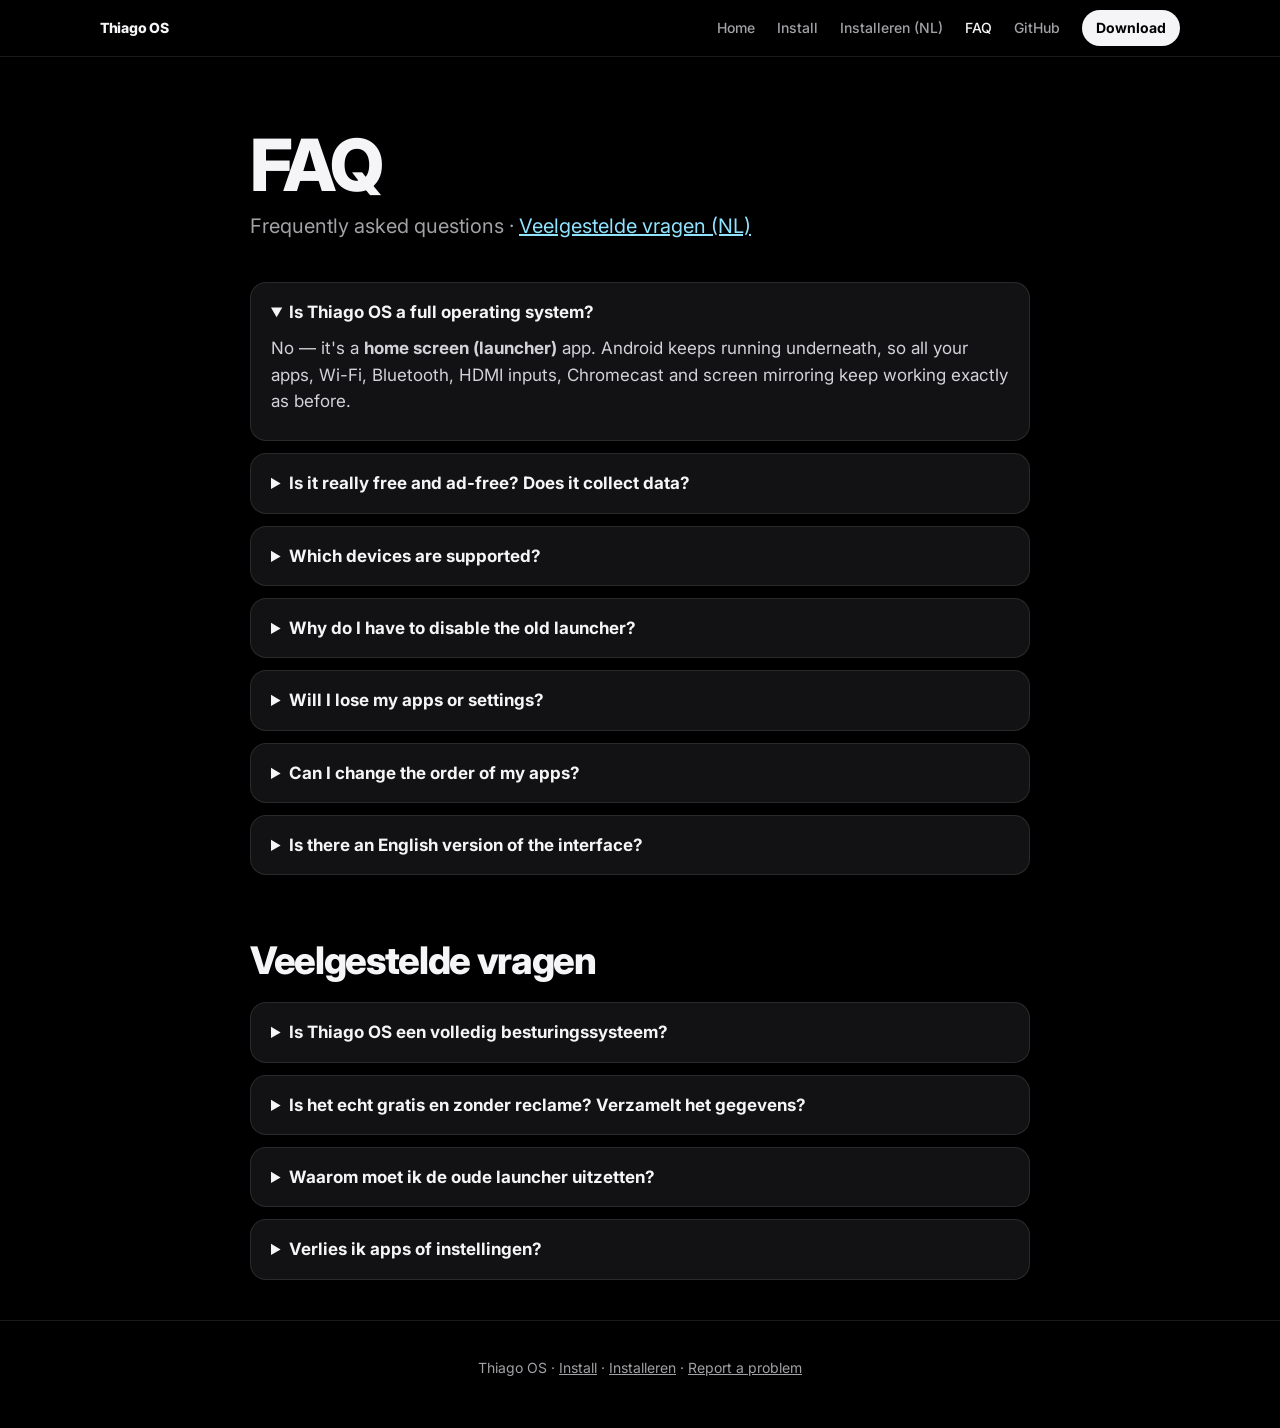
==== docs/faq.html @ 651e7261 "Install guides (EN/NL), FAQ, one-line Windows installer, stable APK name" ====
<!doctype html>
<html lang="en">
<head>
<meta charset="utf-8">
<meta name="viewport" content="width=device-width, initial-scale=1">
<title>Thiago OS — FAQ</title>
<link rel="preconnect" href="https://fonts.googleapis.com">
<link href="https://fonts.googleapis.com/css2?family=Inter:wght@400;500;600;700;800&display=swap" rel="stylesheet">
<link rel="stylesheet" href="style.css">
</head>
<body>
<nav class="top"><div class="wrap">
  <a class="logo" href="./">Thiago OS</a>
  <a href="./">Home</a>
  <a href="install.html">Install</a>
  <a href="installeren.html">Installeren (NL)</a>
  <a class="on" href="faq.html">FAQ</a>
  <a href="https://github.com/thiagofernandezguillen-rgb/thiago-os">GitHub</a>
  <a class="dl" href="https://github.com/thiagofernandezguillen-rgb/thiago-os/releases/latest/download/ThiagoOS.apk">Download</a>
</div></nav>
<header class="page"><div class="wrap narrow"><h1>FAQ</h1><p class="sub">Frequently asked questions · <a href="#nl">Veelgestelde vragen (NL)</a></p></div></header>
<main class="wrap narrow guide">
<details open><summary>Is Thiago OS a full operating system?</summary><p>No — it's a <b>home screen (launcher)</b> app. Android keeps running underneath, so all your apps, Wi-Fi, Bluetooth, HDMI inputs, Chromecast and screen mirroring keep working exactly as before.</p></details>
<details><summary>Is it really free and ad-free? Does it collect data?</summary><p>Yes, free and open source (MIT). It contains no ads, no analytics and makes <b>no network connections at all</b>. It only asks for: list installed apps, read network/Wi-Fi status, and (optionally) change brightness.</p></details>
<details><summary>Which devices are supported?</summary><p>Android TV and Google TV devices with Android 7.0 or newer (TVs, set-top boxes, sticks). It was developed and measured on a budget TV with Android 11 and 1 GB RAM. Fire TV is not officially supported.</p></details>
<details><summary>Why do I have to disable the old launcher?</summary><p>Many TVs give the stock launcher a built-in priority, so the Home button keeps opening it even after you choose another home app. Disabling it (not uninstalling) is the only reliable fix, and it's fully reversible. The <a href="install.html#pc">Windows installer</a> can do and undo it for you.</p></details>
<details><summary>Will I lose my apps or settings?</summary><p>No. Thiago OS doesn't change or remove any apps or settings. Uninstalling it brings everything back to how it was.</p></details>
<details><summary>Can I change the order of my apps?</summary><p>Yes — long-press <b>OK</b> on an app: add/remove favourite, move left/right, or open app info. Favourites always come first.</p></details>
<details><summary>Is there an English version of the interface?</summary><p>Version 1.0 is in Dutch. More languages are planned — contributions are welcome on GitHub.</p></details>

<h2 id="nl">Veelgestelde vragen</h2>
<details><summary>Is Thiago OS een volledig besturingssysteem?</summary><p>Nee — het is een <b>startscherm (launcher)</b>. Android blijft eronder draaien, dus al je apps, wifi, Bluetooth, HDMI-ingangen, Chromecast en schermspiegelen werken gewoon zoals voordien.</p></details>
<details><summary>Is het echt gratis en zonder reclame? Verzamelt het gegevens?</summary><p>Ja, gratis en open source (MIT). Geen reclame, geen analyse en <b>helemaal geen internetverbindingen</b>. Het vraagt alleen: geïnstalleerde apps zien, netwerk-/wifistatus lezen en (optioneel) de helderheid wijzigen.</p></details>
<details><summary>Waarom moet ik de oude launcher uitzetten?</summary><p>Veel tv's geven de standaardlauncher voorrang, waardoor de Home-knop daar blijft naartoe gaan. Uitzetten (niet verwijderen) is de enige betrouwbare oplossing en volledig omkeerbaar. Het <a href="installeren.html#pc">Windows-programma</a> doet en herstelt dit voor je.</p></details>
<details><summary>Verlies ik apps of instellingen?</summary><p>Nee. Thiago OS verandert of verwijdert niets. Verwijder je het, dan is alles weer zoals voordien.</p></details>
</main>
<footer><div class="wrap">Thiago OS · <a href="install.html">Install</a> · <a href="installeren.html">Installeren</a> · <a href="https://github.com/thiagofernandezguillen-rgb/thiago-os/issues">Report a problem</a></div></footer>
</body>
</html>
---- docs/style.css ----
:root{--bg:#000;--fg:#f5f5f7;--mute:#a1a1a6;--card:#121214;--card2:#1a1a1d;--line:rgba(255,255,255,.1);--g1:#C9B8FF;--g2:#8FE3FF;--g3:#C6F36A;--warn:#ffb340;--ok:#30d158}
*{box-sizing:border-box;margin:0;padding:0}
html{scroll-behavior:smooth}
body{background:var(--bg);color:var(--fg);font-family:Inter,system-ui,sans-serif;line-height:1.55;-webkit-font-smoothing:antialiased}
a{color:var(--g2)}
.wrap{max-width:1120px;margin:0 auto;padding:0 20px}
.narrow{max-width:820px}
.grad{background:linear-gradient(90deg,var(--g1),var(--g2),var(--g3));-webkit-background-clip:text;background-clip:text;color:transparent}

/* navigatie */
nav.top{position:sticky;top:0;z-index:10;background:rgba(0,0,0,.72);backdrop-filter:saturate(180%) blur(18px);-webkit-backdrop-filter:saturate(180%) blur(18px);border-bottom:1px solid var(--line)}
nav.top .wrap{display:flex;align-items:center;gap:22px;height:56px;overflow-x:auto;white-space:nowrap}
nav.top .logo{font-weight:800;letter-spacing:-.02em;text-decoration:none;color:var(--fg);margin-right:auto}
nav.top a{color:var(--mute);text-decoration:none;font-size:14px;font-weight:500}
nav.top a:hover,nav.top a.on{color:var(--fg)}
nav.top a.dl{background:var(--fg);color:#000;padding:7px 14px;border-radius:999px;font-weight:700}

/* hero */
header.hero{position:relative;overflow:hidden;text-align:center;padding:100px 0 70px}
header.hero::before{content:"";position:absolute;inset:-20%;background:
 radial-gradient(40% 40% at 25% 30%,rgba(185,168,255,.35),transparent 70%),
 radial-gradient(35% 40% at 75% 25%,rgba(182,240,74,.25),transparent 70%),
 radial-gradient(40% 40% at 55% 80%,rgba(127,227,255,.25),transparent 70%);filter:blur(30px);z-index:-1}
h1{font-size:clamp(52px,11vw,128px);font-weight:800;letter-spacing:-.045em;line-height:1}
header.page{padding:72px 0 28px}
header.page h1{font-size:clamp(40px,7vw,72px)}
.tag{font-size:clamp(20px,3vw,30px);font-weight:600;margin-top:18px}
.sub{color:var(--mute);font-size:clamp(16px,2vw,20px);margin-top:10px}
.cta{display:flex;gap:12px;justify-content:center;flex-wrap:wrap;margin-top:34px}
.btn{display:inline-flex;align-items:center;gap:10px;padding:15px 28px;border-radius:999px;font-weight:700;text-decoration:none;font-size:17px;color:var(--fg)}
.btn.primary{background:var(--fg);color:#000}
.btn.ghost{border:1px solid var(--line);background:rgba(255,255,255,.06)}
.shot{margin:56px auto 0;max-width:1000px;border-radius:22px;overflow:hidden;border:1px solid var(--line);box-shadow:0 40px 120px rgba(0,0,0,.6)}
.shot img{display:block;width:100%;height:auto}

section{padding:72px 0}
h2{font-size:clamp(32px,5.5vw,56px);font-weight:800;letter-spacing:-.035em;text-align:center}
.lead{color:var(--mute);text-align:center;max-width:660px;margin:14px auto 0;font-size:18px}
.stats{display:grid;grid-template-columns:repeat(4,1fr);gap:16px;margin-top:48px}
.stat{background:var(--card);border:1px solid var(--line);border-radius:22px;padding:28px 20px;text-align:center}
.stat b{display:block;font-size:clamp(34px,5vw,52px);font-weight:800;letter-spacing:-.03em}
.stat span{color:var(--mute);font-size:15px}
.feats{display:grid;grid-template-columns:repeat(3,1fr);gap:16px;margin-top:48px}
.feat{background:var(--card);border:1px solid var(--line);border-radius:22px;padding:26px}
.feat h3{font-size:19px;margin-bottom:6px}
.feat p{color:var(--mute);font-size:15px}
.gallery{display:grid;grid-template-columns:repeat(3,1fr);gap:16px;margin-top:48px}
.gallery figure{border-radius:16px;overflow:hidden;border:1px solid var(--line);background:var(--card)}
.gallery img{display:block;width:100%;height:auto}
.gallery figcaption{padding:12px 16px;color:var(--mute);font-size:14px}

/* gids */
.guide h2{text-align:left;font-size:clamp(26px,4vw,38px);margin:56px 0 10px;scroll-margin-top:72px}
.guide h3{font-size:20px;margin:28px 0 8px;scroll-margin-top:72px}
.guide p,.guide li{color:#d2d2d7;font-size:17px}
.guide p{margin:10px 0}
.guide ul{margin:10px 0 10px 22px}
.methods{display:grid;grid-template-columns:repeat(2,1fr);gap:14px;margin:28px 0}
.method{display:block;background:var(--card);border:1px solid var(--line);border-radius:18px;padding:20px;text-decoration:none;color:var(--fg)}
.method:hover{border-color:rgba(255,255,255,.3)}
.method b{display:block;font-size:18px}
.method span{color:var(--mute);font-size:14px}
.method i{font-style:normal;float:right;font-size:12px;font-weight:700;padding:3px 9px;border-radius:999px;background:var(--card2);color:var(--g3)}
ol.steps{counter-reset:s;list-style:none;margin:16px 0}
ol.steps>li{counter-increment:s;position:relative;padding:16px 0 16px 56px;border-bottom:1px solid var(--line)}
ol.steps>li::before{content:counter(s);position:absolute;left:0;top:14px;width:36px;height:36px;border-radius:50%;background:var(--fg);color:#000;font-weight:800;display:flex;align-items:center;justify-content:center}
.box{border-radius:16px;padding:16px 18px;margin:18px 0;border:1px solid var(--line);background:var(--card)}
.box.warn{border-color:rgba(255,179,64,.45);background:rgba(255,179,64,.08)}
.box.ok{border-color:rgba(48,209,88,.45);background:rgba(48,209,88,.08)}
.box b{color:var(--fg)}
code,kbd{font-family:ui-monospace,Consolas,monospace;background:#1c1c1f;border:1px solid var(--line);padding:2px 7px;border-radius:7px;font-size:.9em;overflow-wrap:anywhere;color:var(--fg)}
pre{position:relative;background:#111113;border:1px solid var(--line);border-radius:14px;padding:16px 16px;overflow-x:auto;margin:12px 0;font-size:14px}
pre code{background:none;border:0;padding:0;word-break:normal;white-space:pre}
.copy{position:absolute;top:8px;right:8px;background:var(--card2);color:var(--fg);border:1px solid var(--line);border-radius:8px;padding:4px 10px;font:600 12px Inter,system-ui;cursor:pointer}
.big{font-size:20px;font-weight:700;color:var(--fg)}
details{background:var(--card);border:1px solid var(--line);border-radius:16px;padding:16px 20px;margin:12px 0}
details summary{cursor:pointer;font-weight:700;font-size:17px}
details p,details li{margin-top:8px}
.toc{display:flex;flex-wrap:wrap;gap:8px;margin-top:20px}
.toc a{font-size:14px;text-decoration:none;color:var(--fg);background:var(--card);border:1px solid var(--line);padding:6px 12px;border-radius:999px}

footer{border-top:1px solid var(--line);padding:36px 0 50px;color:var(--mute);font-size:14px;text-align:center;margin-top:40px}
footer a{color:var(--mute)}
@media (max-width:820px){.stats{grid-template-columns:repeat(2,1fr)}.feats,.gallery,.methods{grid-template-columns:1fr}}
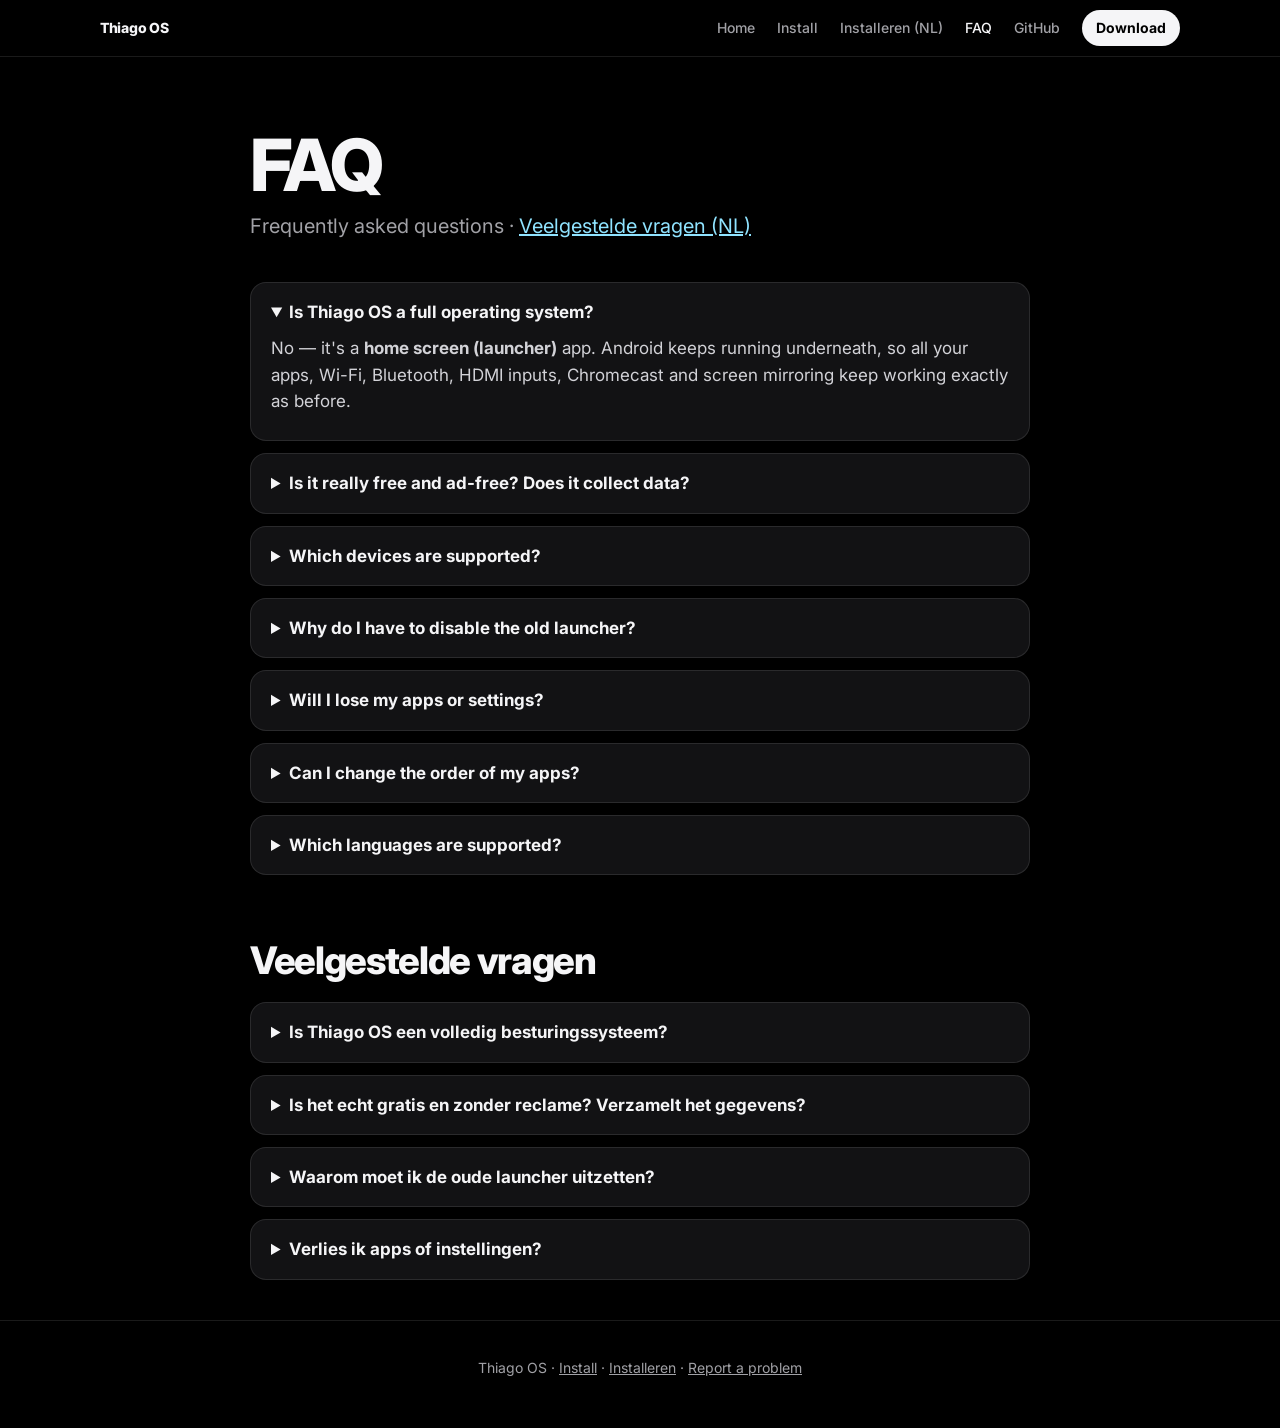
==== commit 3f210561: "v1.1: English interface (automatic or via Settings > Language)" ====
--- a/docs/faq.html
+++ b/docs/faq.html
@@ -26,7 +26,7 @@
 <details><summary>Why do I have to disable the old launcher?</summary><p>Many TVs give the stock launcher a built-in priority, so the Home button keeps opening it even after you choose another home app. Disabling it (not uninstalling) is the only reliable fix, and it's fully reversible. The <a href="install.html#pc">Windows installer</a> can do and undo it for you.</p></details>
 <details><summary>Will I lose my apps or settings?</summary><p>No. Thiago OS doesn't change or remove any apps or settings. Uninstalling it brings everything back to how it was.</p></details>
 <details><summary>Can I change the order of my apps?</summary><p>Yes — long-press <b>OK</b> on an app: add/remove favourite, move left/right, or open app info. Favourites always come first.</p></details>
-<details><summary>Is there an English version of the interface?</summary><p>Version 1.0 is in Dutch. More languages are planned — contributions are welcome on GitHub.</p></details>
+<details><summary>Which languages are supported?</summary><p>English and Dutch. Thiago OS follows your TV's language automatically; you can change it under <b>Settings → Language</b>. More languages are welcome on GitHub.</p></details>
 
 <h2 id="nl">Veelgestelde vragen</h2>
 <details><summary>Is Thiago OS een volledig besturingssysteem?</summary><p>Nee — het is een <b>startscherm (launcher)</b>. Android blijft eronder draaien, dus al je apps, wifi, Bluetooth, HDMI-ingangen, Chromecast en schermspiegelen werken gewoon zoals voordien.</p></details>
